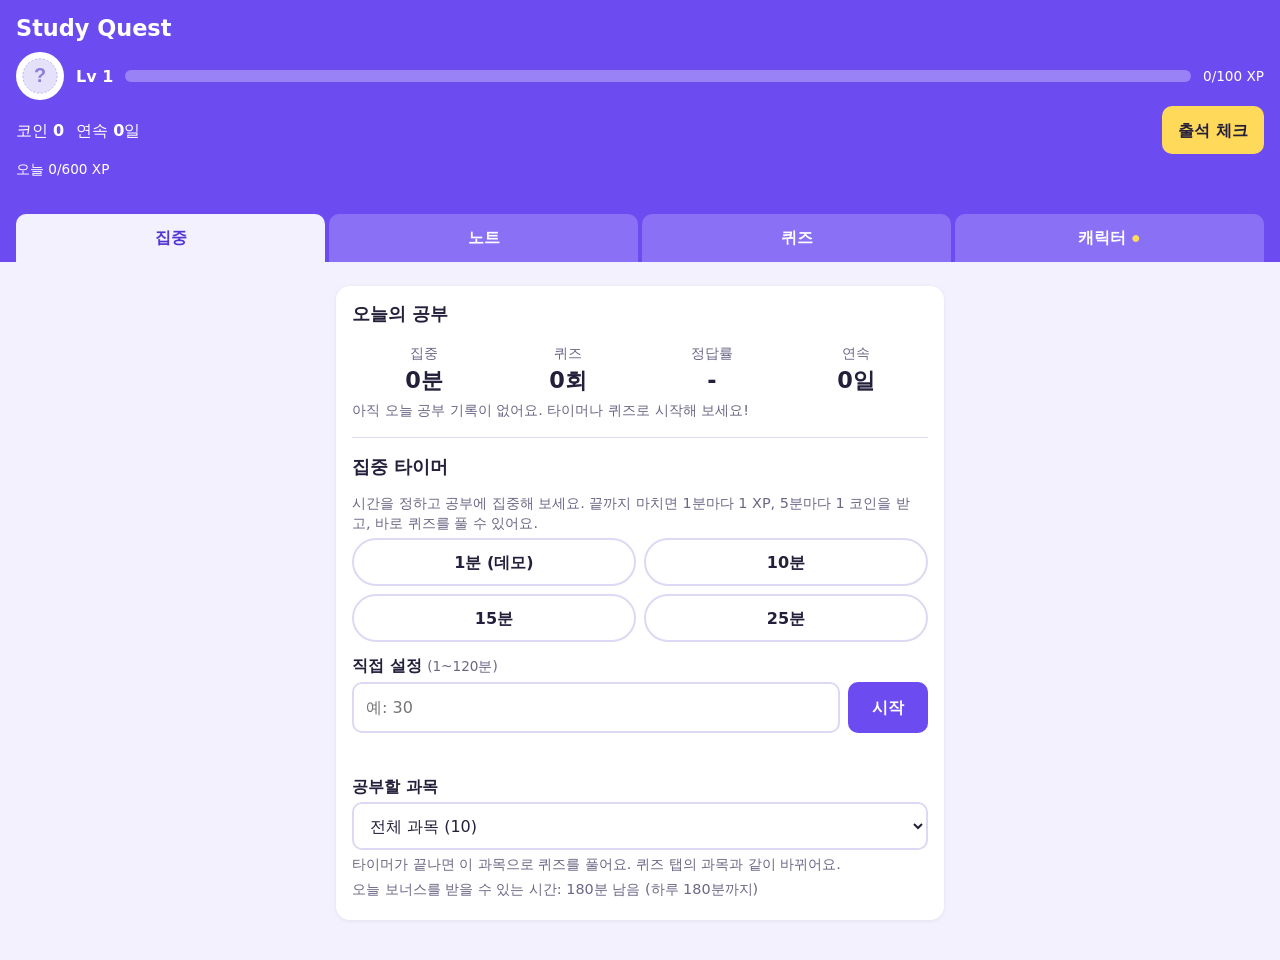
==== index.html @ da3804eb "Add 오늘의 공부 card, show XP instead of 점수, history keeps paid XP - 집중 tab: "오늘의 공부" card (focus minutes" ====
<!DOCTYPE html>
<html lang="ko">
<head>
  <meta charset="UTF-8">
  <meta name="viewport" content="width=device-width, initial-scale=1">
  <title>Study Quest</title>
  <link rel="stylesheet" href="css/style.css">
</head>
<body>
  <header class="app-header">
    <h1>Study Quest</h1>
    <div class="profile" aria-label="내 정보">
      <div class="profile-row">
        <button id="header-avatar" class="header-avatar" type="button" aria-label="내 캐릭터 열기"></button>
        <strong id="profile-level">Lv 1</strong>
        <div id="xp-bar" class="xp-bar" role="progressbar" aria-label="경험치" aria-valuemin="0" aria-valuemax="100" aria-valuenow="0">
          <div id="xp-fill" class="xp-fill"></div>
        </div>
        <span id="profile-xp" class="profile-small">0/100 XP</span>
      </div>
      <div class="profile-row">
        <span>코인 <strong id="profile-coins">0</strong></span>
        <span>연속 <strong id="profile-streak">0</strong>일</span>
        <button id="checkin-btn" class="checkin-btn" type="button">출석 체크</button>
      </div>
      <p id="profile-today" class="profile-today"></p>
      <p id="checkin-note" class="profile-note" role="status"></p>
    </div>
    <nav class="tabs" aria-label="메뉴">
      <button class="tab is-active" data-tab="focus" type="button">집중</button>
      <button class="tab" data-tab="notes" type="button">노트</button>
      <button class="tab" data-tab="quiz" type="button">퀴즈</button>
      <button class="tab" data-tab="character" type="button">캐릭터</button>
    </nav>
  </header>

  <main>
    <section id="tab-focus" class="panel">
      <div class="card">
        <div id="focus-idle">
          <section id="today-card" class="today-card" aria-labelledby="today-title">
            <h2 id="today-title">오늘의 공부</h2>
            <div class="stats today-stats">
              <div><span class="stat-label">집중</span><strong id="today-focus">0분</strong></div>
              <div><span class="stat-label">퀴즈</span><strong id="today-rounds">0회</strong></div>
              <div><span class="stat-label">정답률</span><strong id="today-accuracy">-</strong></div>
              <div><span class="stat-label">연속</span><strong id="today-streak">0일</strong></div>
            </div>
            <p id="today-note" class="hint"></p>
          </section>
          <h2>집중 타이머</h2>
          <p class="hint">시간을 정하고 공부에 집중해 보세요. 끝까지 마치면 1분마다 1 XP, 5분마다 1 코인을 받고, 바로 퀴즈를 풀 수 있어요.</p>
          <div id="focus-durations" class="chips" role="group" aria-label="집중 시간">
            <button class="chip duration-btn" data-minutes="1" type="button">1분 (데모)</button>
            <button class="chip duration-btn" data-minutes="10" type="button">10분</button>
            <button class="chip duration-btn" data-minutes="15" type="button">15분</button>
            <button class="chip duration-btn" data-minutes="25" type="button">25분</button>
          </div>

          <form id="focus-custom-form" autocomplete="off" novalidate>
            <label for="focus-custom-input">직접 설정 <span class="hint-inline">(1~120분)</span></label>
            <div class="custom-row">
              <input id="focus-custom-input" type="text" inputmode="numeric" maxlength="4" placeholder="예: 30">
              <button class="btn btn-primary" type="submit">시작</button>
            </div>
            <p id="focus-custom-error" class="error" role="alert"></p>
          </form>

          <label for="focus-subject-select">공부할 과목</label>
          <select id="focus-subject-select"></select>
          <p class="hint">타이머가 끝나면 이 과목으로 퀴즈를 풀어요. 퀴즈 탭의 과목과 같이 바뀌어요.</p>
          <p id="focus-bonus-info" class="hint"></p>
        </div>

        <div id="focus-running" class="center" hidden>
          <p id="focus-status" class="stat-label">집중하는 중</p>
          <div id="focus-time" class="focus-time" aria-live="off">00:00</div>
          <div id="focus-bar" class="xp-bar focus-bar" role="progressbar" aria-label="진행" aria-valuemin="0" aria-valuemax="100" aria-valuenow="0">
            <div id="focus-fill" class="xp-fill"></div>
          </div>
          <p id="focus-note" class="hint">다른 탭으로 옮겨도 타이머는 계속 돌아가요.</p>
          <button id="focus-cancel-btn" class="btn btn-secondary" type="button">그만하기 (보너스 없음)</button>
          <div id="focus-paused-actions" hidden>
            <button id="focus-resume-btn" class="btn btn-primary" type="button">계속하기</button>
            <button id="focus-quit-btn" class="btn btn-secondary" type="button">그만하기</button>
          </div>
        </div>

        <div id="focus-done" hidden>
          <h2>집중 완료!</h2>
          <p id="focus-reward" class="result-reward" role="status"></p>
          <p id="focus-checkin" class="result-reward" role="status"></p>
          <label for="done-subject-select">퀴즈 과목</label>
          <select id="done-subject-select"></select>
          <button id="focus-quiz-btn" class="btn btn-primary" type="button">퀴즈 시작</button>
          <button id="focus-back-btn" class="btn btn-secondary" type="button">타이머로 돌아가기</button>
        </div>
      </div>
    </section>

    <section id="tab-notes" class="panel" hidden>
      <form id="concept-form" class="card" autocomplete="off">
        <h2>개념 추가</h2>
        <label for="subject-input">과목</label>
        <input id="subject-input" type="text" maxlength="30" list="subject-list" placeholder="예: 생명과학 (비워 두면 미분류)">
        <label for="term-input">개념</label>
        <input id="term-input" type="text" maxlength="80" placeholder="예: 광합성">
        <label for="definition-input">정의</label>
        <textarea id="definition-input" rows="3" maxlength="300" placeholder="예: 식물이 빛 에너지로 양분을 만드는 과정"></textarea>
        <p id="form-error" class="error" role="alert"></p>
        <button class="btn btn-primary" type="submit">개념 추가</button>
      </form>
      <datalist id="subject-list"></datalist>

      <details id="bulk" class="card">
        <summary>여러 개 한 번에 추가</summary>
        <div class="bulk-body">
          <p class="hint">한 줄에 개념 하나씩 붙여 넣으세요. 엑셀이나 구글 시트에서 복사해도 돼요.</p>

          <label for="bulk-subject">과목 <span class="hint-inline">(붙여 넣은 개념이 모두 이 과목에 들어가요)</span></label>
          <input id="bulk-subject" type="text" maxlength="30" list="subject-list" placeholder="예: 한국사 (비워 두면 미분류)" autocomplete="off">

          <label for="bulk-text">붙여 넣기</label>
          <textarea id="bulk-text" rows="6" placeholder="광합성: 식물이 빛으로 양분을 만드는 과정&#10;리보솜: 단백질을 합성하는 세포 소기관"></textarea>

          <div class="sep-row">
            <span class="sep-label">구분 기호</span>
            <button class="sep-btn" data-sep=":" type="button" aria-pressed="true">:</button>
            <button class="sep-btn" data-sep="/" type="button" aria-pressed="false">/</button>
            <button class="sep-btn" data-sep="tab" type="button" aria-pressed="false">Tab</button>
          </div>
          <p id="sep-hint" class="hint"></p>

          <div id="bulk-preview" hidden>
            <p id="bulk-summary" class="bulk-summary"></p>
            <ul id="bulk-items" class="preview-list"></ul>
          </div>

          <button id="bulk-add-btn" class="btn btn-primary" type="button" disabled>추가하기</button>
          <p id="bulk-status" class="success" role="status"></p>
        </div>
      </details>

      <div class="card">
        <h2>내 개념 <span id="concept-count" class="badge">0</span></h2>
        <div id="subject-filter" class="chips" role="group" aria-label="과목 필터"></div>
        <div id="concept-groups"></div>
      </div>
    </section>

    <section id="tab-quiz" class="panel" hidden>
      <div class="card">
        <label for="quiz-subject" class="first-label">과목</label>
        <select id="quiz-subject"></select>

        <div class="stats">
          <div><span class="stat-label">XP</span><strong id="stat-score">0</strong></div>
          <div><span class="stat-label">콤보</span><strong id="stat-combo">0</strong></div>
          <div><span class="stat-label">정답</span><strong id="stat-correct">0/0</strong></div>
        </div>
        <p id="quiz-message" class="notice" hidden></p>

        <div id="quiz-start" class="center">
          <div class="own-hint" hidden>
            <p><strong>내 개념을 추가해보세요</strong></p>
            <p class="hint">지금은 예시 개념만 있어요.</p>
            <button class="btn btn-secondary open-notes-btn" type="button">노트 열기</button>
          </div>
          <button id="start-btn" class="btn btn-primary" type="button">퀴즈 시작</button>
        </div>

        <div id="quiz-question" hidden>
          <p id="question-progress" class="stat-label"></p>
          <h2 id="question-term"></h2>
          <div id="options" class="options"></div>
          <p id="feedback" class="feedback" aria-live="polite"></p>
          <button id="next-btn" class="btn btn-primary" type="button" hidden>다음 문제</button>
          <button id="end-btn" class="btn btn-secondary" type="button">퀴즈 종료</button>
        </div>

        <div id="quiz-result" hidden>
          <h2>라운드 완료!</h2>
          <p id="result-correct" class="result-big"></p>
          <p id="result-reward" class="result-reward" role="status"></p>
          <p id="result-checkin" class="result-reward" role="status"></p>
          <p id="result-retry" class="result-line" hidden></p>
          <h3>틀린 개념</h3>
          <ul id="result-missed" class="missed-list"></ul>
          <button id="again-btn" class="btn btn-primary" type="button">다시 하기</button>
        </div>
      </div>

      <div class="card">
        <h2>최근 기록</h2>
        <p id="history-empty" class="hint">아직 기록이 없어요. 퀴즈를 한 번 풀어 보세요!</p>
        <ul id="history-list" class="history-list"></ul>
      </div>
    </section>
    <section id="tab-character" class="panel" hidden>
      <div class="card">
        <h2 id="char-title">내 캐릭터</h2>
        <div id="char-preview" class="char-preview"></div>
        <p id="char-caption" class="char-caption"></p>
        <p id="char-message" class="char-message" role="status"></p>
        <div id="char-first-actions" hidden>
          <button id="char-start-btn" class="btn btn-primary" type="button">이 친구로 시작하기 (무료)</button>
        </div>
        <div id="char-try-actions" class="dialog-actions" hidden>
          <button id="char-revert-btn" class="btn btn-secondary" type="button">원래대로</button>
          <button id="char-buy-btn" class="btn btn-primary" type="button">구매</button>
        </div>
      </div>

      <div class="card">
        <h2 id="shop-title">상점</h2>
        <p class="shop-coins">보유 코인 <strong id="char-coins">0</strong></p>
        <div id="shop-categories" class="chips" role="group" aria-label="상점 분류"></div>
        <div id="shop-grid" class="shop-grid"></div>
        <p id="shop-hint" class="hint"></p>
      </div>
    </section>
  </main>

  <dialog id="leave-dialog" class="dialog" aria-labelledby="leave-title">
    <h2 id="leave-title">퀴즈에서 나갈까요?</h2>
    <p>이번 라운드의 진행 상황이 사라져요.</p>
    <div class="dialog-actions">
      <button id="stay-btn" class="btn btn-secondary" type="button">계속하기</button>
      <button id="leave-btn" class="btn btn-primary" type="button">나가기</button>
    </div>
  </dialog>

  <dialog id="quit-focus-dialog" class="dialog" aria-labelledby="quit-focus-title">
    <h2 id="quit-focus-title">집중을 그만할까요?</h2>
    <p>지금까지의 시간은 저장되지 않아요.</p>
    <p class="hint">타이머는 잠시 멈춰 있어요. 계속하기를 누르면 남은 시간부터 이어져요.</p>
    <div class="dialog-actions">
      <button id="quit-focus-stay-btn" class="btn btn-secondary" type="button">계속하기</button>
      <button id="quit-focus-confirm-btn" class="btn btn-primary" type="button">그만하기</button>
    </div>
  </dialog>

  <script type="module" src="js/main.js"></script>
</body>
</html>
---- css/style.css ----
/* Mobile-first: base styles are for phones, wider screens only add padding. */

:root {
  --bg: #f4f1ff;
  --card: #ffffff;
  --text: #241f3a;
  --muted: #6b6785;
  --primary: #6c4cf1;
  --primary-dark: #5336d1;
  --good: #1f9d55;
  --good-bg: #e3f6ea;
  --bad: #d64545;
  --bad-bg: #fde8e8;
  --border: #ddd8f3;
  --tap: 48px;
}

* { box-sizing: border-box; }

body {
  margin: 0;
  font-family: system-ui, -apple-system, "Segoe UI", Roboto, sans-serif;
  font-size: 16px;
  line-height: 1.45;
  background: var(--bg);
  color: var(--text);
}

[hidden] { display: none !important; }

.app-header {
  background: var(--primary);
  color: #fff;
  padding: 12px 16px 0;
}
.app-header h1 { margin: 0 0 8px; font-size: 1.4rem; }

.tabs { display: flex; gap: 4px; }
.tab {
  flex: 1;
  min-height: var(--tap);
  border: 0;
  border-radius: 10px 10px 0 0;
  background: rgba(255, 255, 255, 0.2);
  color: #fff;
  font-size: 1rem;
  font-weight: 600;
  cursor: pointer;
}
.tab.is-active { background: var(--bg); color: var(--primary-dark); }

main { max-width: 640px; margin: 0 auto; padding: 16px; }

.card {
  background: var(--card);
  border-radius: 14px;
  padding: 16px;
  margin-bottom: 16px;
  box-shadow: 0 1px 4px rgba(36, 31, 58, 0.08);
}
.card h2 { margin: 0 0 12px; font-size: 1.15rem; }

label { display: block; margin: 12px 0 4px; font-weight: 600; }
input, textarea {
  width: 100%;
  padding: 12px;
  border: 2px solid var(--border);
  border-radius: 10px;
  font: inherit;
  color: inherit;
  background: #fff;
}
input { min-height: var(--tap); }
input:focus, textarea:focus { outline: none; border-color: var(--primary); }

.btn {
  display: block;
  width: 100%;
  min-height: var(--tap);
  margin-top: 12px;
  padding: 12px 16px;
  border: 0;
  border-radius: 10px;
  font: inherit;
  font-weight: 700;
  cursor: pointer;
}
.btn-primary { background: var(--primary); color: #fff; }
.btn-primary:active { background: var(--primary-dark); }
.btn-secondary { background: transparent; color: var(--muted); border: 2px solid var(--border); }

.error { color: var(--bad); min-height: 1.4em; margin: 8px 0 0; font-weight: 600; }
.notice { background: var(--bad-bg); color: var(--bad); padding: 12px; border-radius: 10px; font-weight: 600; }
.center { text-align: center; }

.badge {
  display: inline-block;
  min-width: 1.6em;
  padding: 0 8px;
  border-radius: 999px;
  background: var(--primary);
  color: #fff;
  font-size: 0.9rem;
  text-align: center;
}

.concept-list { list-style: none; margin: 0; padding: 0; }
.concept-item {
  display: flex;
  gap: 12px;
  align-items: flex-start;
  padding: 12px 0;
  border-top: 1px solid var(--border);
}
.concept-item:first-child { border-top: 0; }
.concept-text { flex: 1; min-width: 0; overflow-wrap: anywhere; }
.concept-term { font-weight: 700; }
.concept-def { color: var(--muted); }
.delete-btn {
  flex: none;
  min-width: var(--tap);
  min-height: var(--tap);
  border: 2px solid var(--border);
  border-radius: 10px;
  background: #fff;
  color: var(--bad);
  font-weight: 700;
  cursor: pointer;
}
.empty { color: var(--muted); }

.stats { display: flex; justify-content: space-between; text-align: center; margin-bottom: 12px; }
.stats div { flex: 1; }
.today-card { margin-bottom: 16px; padding-bottom: 12px; border-bottom: 1px solid var(--border, #ddd); }
.today-card h2 { margin: 0 0 8px; font-size: 1.1rem; }
.today-stats { flex-wrap: wrap; row-gap: 10px; margin-bottom: 4px; }
.today-stats div { flex: 1 1 45%; }
@media (min-width: 520px) { .today-stats div { flex-basis: 0; } }
.stat-label { display: block; color: var(--muted); font-size: 0.85rem; }
.stats strong { font-size: 1.4rem; }

#question-term { font-size: 1.5rem; margin-bottom: 12px; overflow-wrap: anywhere; }

.options { display: grid; gap: 10px; }
.option {
  min-height: var(--tap);
  padding: 12px 14px;
  border: 2px solid var(--border);
  border-radius: 10px;
  background: #fff;
  color: inherit;
  font: inherit;
  text-align: left;
  cursor: pointer;
}
.option:active { border-color: var(--primary); }
.option:disabled { cursor: default; }
.option.is-correct { border-color: var(--good); background: var(--good-bg); }
.option.is-wrong { border-color: var(--bad); background: var(--bad-bg); }

.feedback { min-height: 1.5em; font-weight: 700; }
.feedback.good { color: var(--good); }
.feedback.bad { color: var(--bad); }

.missed-badge {
  display: inline-block;
  margin-top: 4px;
  padding: 2px 10px;
  border-radius: 999px;
  background: var(--bad-bg);
  color: var(--bad);
  font-size: 0.85rem;
  font-weight: 700;
}

#question-progress.is-retry { color: var(--primary-dark); font-weight: 700; }

.result-big { margin: 4px 0 8px; font-size: 1.6rem; font-weight: 700; }
.result-line { margin: 4px 0; font-size: 1.1rem; }
.result-line strong { font-size: 1.8rem; }
#quiz-result h3 { margin: 16px 0 8px; font-size: 1rem; }
.missed-list { margin: 0; padding-left: 20px; }
.missed-list li { overflow-wrap: anywhere; margin-bottom: 4px; }

.dialog {
  width: calc(100% - 32px);
  max-width: 400px;
  padding: 20px;
  border: 0;
  border-radius: 14px;
  color: var(--text);
}
.dialog::backdrop { background: rgba(36, 31, 58, 0.55); }
.dialog h2 { margin: 0 0 8px; font-size: 1.2rem; }
.dialog p { margin: 0; }
.dialog-actions { display: grid; grid-template-columns: 1fr 1fr; gap: 10px; }

/* Notes: subject filter chips and collapsible groups (wrap on narrow phones) */
.chips { display: flex; flex-wrap: wrap; gap: 8px; margin-bottom: 12px; }
.chip {
  min-height: var(--tap);
  padding: 0 16px;
  border: 2px solid var(--border);
  border-radius: 999px;
  background: #fff;
  color: inherit;
  font: inherit;
  font-weight: 700;
  cursor: pointer;
  overflow-wrap: anywhere;
}
.chip[aria-pressed="true"] { border-color: var(--primary); background: var(--primary); color: #fff; }

.group { margin-bottom: 8px; }
.group-header {
  display: flex;
  align-items: center;
  gap: 10px;
  width: 100%;
  min-height: var(--tap);
  padding: 8px 12px;
  border: 0;
  border-radius: 10px;
  background: var(--bg);
  color: var(--primary-dark);
  font: inherit;
  font-weight: 700;
  text-align: left;
  cursor: pointer;
}
.group-arrow { flex: none; width: 1em; }
.group-title { min-width: 0; overflow-wrap: anywhere; }

/* Subject tag, select */
.subject-tag {
  display: inline-block;
  margin: 4px 6px 0 0;
  padding: 2px 10px;
  border-radius: 999px;
  background: var(--bg);
  color: var(--primary-dark);
  font-size: 0.85rem;
  font-weight: 700;
}

select {
  width: 100%;
  min-height: var(--tap);
  padding: 10px 12px;
  border: 2px solid var(--border);
  border-radius: 10px;
  font: inherit;
  color: inherit;
  background: #fff;
}
select:focus { outline: none; border-color: var(--primary); }
select:disabled { opacity: 0.6; }
.first-label { margin-top: 0; }
.stats { margin-top: 16px; }

/* Bulk import */
details.card summary {
  min-height: var(--tap);
  display: flex;
  align-items: center;
  font-size: 1.15rem;
  font-weight: 700;
  cursor: pointer;
}
.bulk-body { padding-top: 4px; }
.hint { margin: 4px 0; color: var(--muted); font-size: 0.9rem; }
.hint-inline { color: var(--muted); font-size: 0.85rem; font-weight: 400; }
.success { color: var(--good); min-height: 1.4em; margin: 8px 0 0; font-weight: 600; }

.sep-row { display: flex; align-items: center; gap: 8px; margin-top: 12px; }
.sep-label { font-weight: 600; margin-right: 4px; }
.sep-btn {
  min-width: var(--tap);
  min-height: var(--tap);
  padding: 0 14px;
  border: 2px solid var(--border);
  border-radius: 10px;
  background: #fff;
  color: inherit;
  font: inherit;
  font-weight: 700;
  cursor: pointer;
}
.sep-btn[aria-pressed="true"] { border-color: var(--primary); background: var(--primary); color: #fff; }

.bulk-summary { margin: 12px 0 6px; font-weight: 700; }
.preview-list {
  list-style: none;
  margin: 0;
  padding: 0;
  max-height: 300px;
  overflow-y: auto;
  border: 1px solid var(--border);
  border-radius: 10px;
}
.preview-item {
  display: flex;
  gap: 8px;
  padding: 8px 10px;
  border-top: 1px solid var(--border);
  font-size: 0.95rem;
}
.preview-item:first-child { border-top: 0; }
.preview-line { flex: none; min-width: 2.2em; color: var(--muted); }
.preview-main { flex: 1; min-width: 0; overflow-wrap: anywhere; }
.preview-reason { display: block; font-weight: 700; }
.preview-item.is-ok .preview-reason { color: var(--good); }
.preview-item.is-invalid { background: var(--bad-bg); }
.preview-item.is-invalid .preview-reason { color: var(--bad); }
.preview-item.is-duplicate { background: #efefef; color: var(--muted); }

@media (min-width: 700px) {
  main { padding: 24px 16px; }
}

/* Recent rounds */
.history-list { list-style: none; margin: 0; padding: 0; }
.history-item { padding: 10px 0; border-top: 1px solid var(--border); }
.history-item:first-child { border-top: 0; }
.history-head { display: flex; justify-content: space-between; align-items: baseline; gap: 8px; }
.history-detail, .history-missed { margin: 2px 0 0; font-size: 0.95rem; }
.history-missed { color: var(--bad); }

/* Profile bar (level, XP, coins, streak, check-in) */
.profile { margin-bottom: 10px; }
.profile-row { display: flex; align-items: center; gap: 12px; margin-bottom: 6px; }
.profile-row > span { white-space: nowrap; }
.profile-small { font-size: 0.85rem; white-space: nowrap; }
.xp-bar { flex: 1; height: 12px; border-radius: 6px; background: rgba(255, 255, 255, 0.3); overflow: hidden; }
.xp-fill { height: 100%; width: 0; border-radius: 6px; background: #ffd95a; transition: width 0.3s; }
.checkin-btn {
  margin-left: auto;
  min-height: var(--tap);
  padding: 0 16px;
  border: 0;
  border-radius: 10px;
  background: #ffd95a;
  color: var(--text);
  font: inherit;
  font-weight: 700;
  cursor: pointer;
}
.checkin-btn:disabled { background: rgba(255, 255, 255, 0.25); color: #fff; cursor: default; }
.profile-today { margin: 0 0 4px; font-size: 0.85rem; }
.profile-today.is-full { font-weight: 700; color: #ffd95a; }
.profile-note { margin: 0 0 6px; min-height: 1.4em; font-size: 0.9rem; font-weight: 600; }
.result-reward { margin: 8px 0; padding: 10px 12px; border-radius: 10px; background: var(--good-bg); color: var(--good); font-weight: 600; }
.result-reward:empty { display: none; }
.result-reward.is-capped { background: var(--bad-bg); color: var(--bad); }

/* Focus timer (집중 tab) */
.focus-time { font-size: 3.4rem; font-weight: 800; font-variant-numeric: tabular-nums; margin: 4px 0 12px; color: var(--primary-dark); }
.focus-bar { background: var(--border); margin-bottom: 12px; }
.focus-bar .xp-fill { background: var(--primary); }
.duration-btn { flex: 1 1 40%; min-height: var(--tap); }
/* A dot on the tab when a finished timer is waiting */
.tab.has-alert::after { content: " ●"; color: #ffd95a; }
.tab.is-active.has-alert::after { color: var(--primary); }

/* Paused timer */
.is-paused .focus-time { opacity: 0.55; }
.is-paused .focus-bar .xp-fill { background: var(--muted); }

/* "Add your own concepts" hint (only samples so far) */
.own-hint { margin-top: 16px; padding: 12px 16px; border: 2px dashed var(--border); border-radius: 12px; text-align: center; }
.own-hint p { margin: 0 0 4px; }
.own-hint .btn { margin-top: 8px; }

/* Custom timer length and subject select on the 집중 tab */
.custom-row { display: flex; gap: 8px; align-items: stretch; }
.custom-row input { flex: 1; min-width: 0; }
.custom-row .btn { width: auto; margin-top: 0; padding: 0 24px; }
#focus-custom-form { margin-top: 4px; }
#focus-idle select, #focus-done select { width: 100%; }

/* Character tab: avatar, try-on preview, shop */
.header-avatar {
  flex: none;
  width: var(--tap);
  height: var(--tap);
  padding: 2px;
  border: 0;
  border-radius: 50%;
  background: #fff;
  cursor: pointer;
}
.header-avatar .avatar { display: block; width: 100%; height: 100%; }
.avatar { display: block; }
.char-preview {
  width: min(260px, 70vw);
  aspect-ratio: 1;
  margin: 0 auto;
  border-radius: 24px;
  background: var(--bg);
}
.char-preview .avatar { width: 100%; height: 100%; }
.char-caption { margin: 8px 0 0; text-align: center; font-weight: 700; overflow-wrap: anywhere; }
.char-message { min-height: 1.4em; margin: 4px 0 0; text-align: center; font-weight: 600; color: var(--muted); }
.char-message.is-good { color: var(--good); }
.char-message.is-bad { color: var(--bad); }
.shop-coins { margin: 0 0 12px; }
.shop-grid { display: grid; grid-template-columns: repeat(2, 1fr); gap: 10px; }
.shop-card {
  display: flex;
  flex-direction: column;
  align-items: center;
  gap: 2px;
  min-height: var(--tap);
  padding: 8px;
  border: 2px solid var(--border);
  border-radius: 12px;
  background: #fff;
  color: inherit;
  font: inherit;
  cursor: pointer;
}
.shop-card .avatar { width: 72px; height: 72px; border-radius: 12px; background: var(--bg); }
.shop-name { font-weight: 700; overflow-wrap: anywhere; text-align: center; }
.shop-status { font-size: 0.85rem; color: var(--muted); }
.shop-card.is-equipped { border-color: var(--good); background: var(--good-bg); }
.shop-card.is-equipped .shop-status { color: var(--good); font-weight: 700; }
.shop-card.is-previewing { border-color: var(--primary); background: #efeaff; }
.shop-card.is-previewing .shop-status { color: var(--primary-dark); font-weight: 700; }
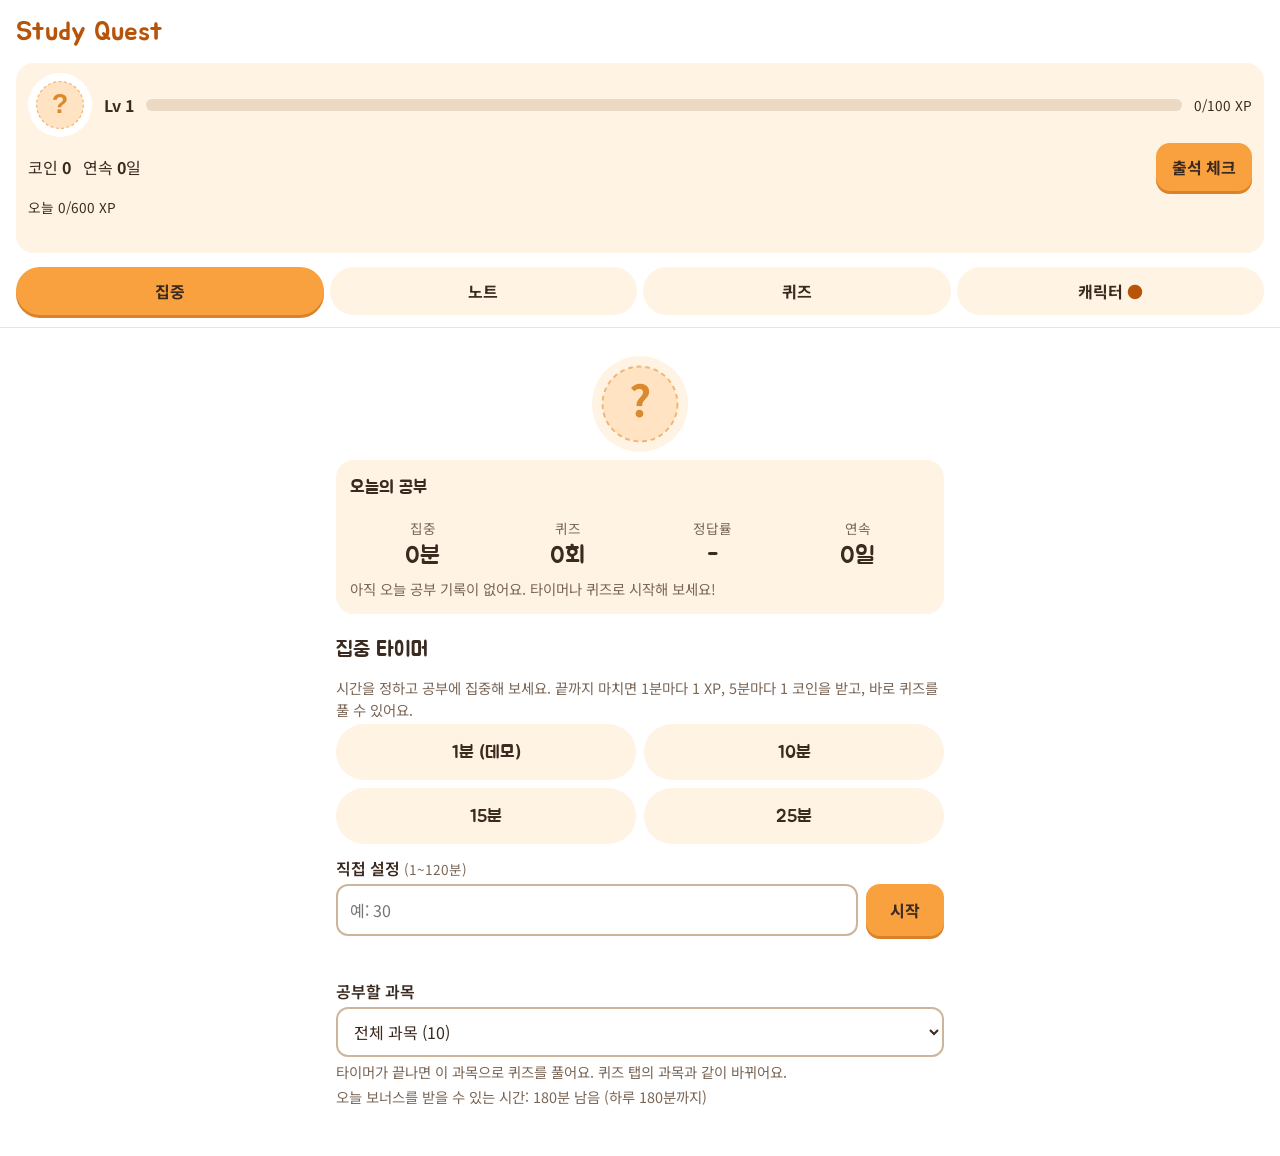
==== commit e0a19a3d: "Visual refresh: cute animal friends (apricot + teal, Jua + Noto Sans KR, flat sections) - No purple:" ====
--- a/index.html
+++ b/index.html
@@ -4,6 +4,9 @@
   <meta charset="UTF-8">
   <meta name="viewport" content="width=device-width, initial-scale=1">
   <title>Study Quest</title>
+  <link rel="preconnect" href="https://fonts.googleapis.com">
+  <link rel="preconnect" href="https://fonts.gstatic.com" crossorigin>
+  <link rel="stylesheet" href="https://fonts.googleapis.com/css2?family=Jua&family=Noto+Sans+KR:wght@400;500;700&display=swap">
   <link rel="stylesheet" href="css/style.css">
 </head>
 <body>
@@ -37,6 +40,7 @@
   <main>
     <section id="tab-focus" class="panel">
       <div class="card">
+        <div id="focus-avatar" class="focus-avatar"></div>
         <div id="focus-idle">
           <section id="today-card" class="today-card" aria-labelledby="today-title">
             <h2 id="today-title">오늘의 공부</h2>
@@ -113,10 +117,21 @@
       <datalist id="subject-list"></datalist>
 
       <details id="bulk" class="card">
-        <summary>여러 개 한 번에 추가</summary>
+        <summary>여러 개 한 번에 추가 (PDF 가능)</summary>
         <div class="bulk-body">
-          <p class="hint">한 줄에 개념 하나씩 붙여 넣으세요. 엑셀이나 구글 시트에서 복사해도 돼요.</p>
-
+          <div class="pdf-box">
+            <input id="pdf-input" type="file" accept="application/pdf,.pdf" hidden>
+            <button id="pdf-btn" class="btn btn-primary" type="button">PDF에서 불러오기</button>
+            <p id="pdf-status" class="hint" role="status"></p>
+            <p id="pdf-error" class="error" role="alert"></p>
+            <p id="pdf-detail" class="pdf-detail"></p>
+            <ul class="pdf-guide">
+              <li>"개념: 정의" 형식으로 한 줄씩 정리된 PDF가 가장 잘 돼요 (요약 노트, 단어장, 기출 정리).<br><span class="pdf-example">예) 광합성: 식물이 빛으로 양분을 만드는 과정</span></li>
+              <li>강의자료를 그대로 올리면 개념을 골라내지 못해요. 먼저 "개념: 정의" 형식으로 정리한 뒤 PDF로 저장해 올리는 걸 추천해요.</li>
+              <li>스캔본(사진)은 읽을 수 없어요. (10MB, 50쪽까지)</li>
+            </ul>
+          </div>
+          <p class="hint">또는 한 줄에 개념 하나씩 직접 붙여 넣으세요. 엑셀이나 구글 시트에서 복사해도 돼요.</p>
           <label for="bulk-subject">과목 <span class="hint-inline">(붙여 넣은 개념이 모두 이 과목에 들어가요)</span></label>
           <input id="bulk-subject" type="text" maxlength="30" list="subject-list" placeholder="예: 한국사 (비워 두면 미분류)" autocomplete="off">
 
@@ -143,6 +158,12 @@
 
       <div class="card">
         <h2>내 개념 <span id="concept-count" class="badge">0</span></h2>
+        <div class="select-bar">
+          <button id="select-toggle-btn" class="btn btn-secondary" type="button">선택</button>
+          <button id="select-all-btn" class="btn btn-secondary" type="button" hidden>전체 선택</button>
+          <button id="select-delete-btn" class="btn btn-danger" type="button" hidden disabled>선택 삭제 (0개)</button>
+        </div>
+        <p id="select-status" class="success" role="status"></p>
         <div id="subject-filter" class="chips" role="group" aria-label="과목 필터"></div>
         <div id="concept-groups"></div>
       </div>
@@ -230,6 +251,15 @@
     </div>
   </dialog>
 
+  <dialog id="delete-dialog" class="dialog" aria-labelledby="delete-title">
+    <h2 id="delete-title">0개를 삭제할까요?</h2>
+    <p>삭제한 개념은 되돌릴 수 없어요.</p>
+    <div class="dialog-actions">
+      <button id="delete-cancel-btn" class="btn btn-secondary" type="button">취소</button>
+      <button id="delete-confirm-btn" class="btn btn-danger" type="button">삭제</button>
+    </div>
+  </dialog>
+
   <dialog id="quit-focus-dialog" class="dialog" aria-labelledby="quit-focus-title">
     <h2 id="quit-focus-title">집중을 그만할까요?</h2>
     <p>지금까지의 시간은 저장되지 않아요.</p>
--- a/css/style.css
+++ b/css/style.css
@@ -1,77 +1,90 @@
 /* Mobile-first: base styles are for phones, wider screens only add padding. */
 
 :root {
-  --bg: #f4f1ff;
+  /* "Cute animal friends": warm apricot + one teal accent on white. No purple. */
+  --bg: #ffffff;
+  --cream: #fff3e3;
   --card: #ffffff;
-  --text: #241f3a;
-  --muted: #6b6785;
-  --primary: #6c4cf1;
-  --primary-dark: #5336d1;
-  --good: #1f9d55;
-  --good-bg: #e3f6ea;
-  --bad: #d64545;
-  --bad-bg: #fde8e8;
-  --border: #ddd8f3;
+  --text: #3b2a20;
+  --muted: #7a6657;
+  --primary: #f9a03f;       /* buttons, active states (dark text on it: 6.6:1) */
+  --primary-dark: #d9822b;  /* the darker bottom edge of buttons */
+  --primary-ink: #b8530a;   /* apricot used as text on white (4.9:1) */
+  --accent: #1f7a6d;        /* progress bars, focus ring, checkboxes */
+  --good: #1b7f45;
+  --good-bg: #e4f5ea;
+  --bad: #c23b3b;
+  --bad-bg: #fdeaea;
+  --border: #f0e3d3;
+  --border-strong: #cdb59b; /* inputs and option buttons */
   --tap: 48px;
+  --font-head: "Jua", "Apple SD Gothic Neo", "Malgun Gothic", "Noto Sans KR", sans-serif;
+  --font-body: "Noto Sans KR", "Apple SD Gothic Neo", "Malgun Gothic", system-ui, -apple-system, "Segoe UI", sans-serif;
 }
 
 * { box-sizing: border-box; }
 
 body {
   margin: 0;
-  font-family: system-ui, -apple-system, "Segoe UI", Roboto, sans-serif;
+  font-family: var(--font-body);
   font-size: 16px;
-  line-height: 1.45;
+  line-height: 1.5;
   background: var(--bg);
   color: var(--text);
 }
 
+h1, h2, h3 { font-family: var(--font-head); font-weight: 400; }
+:focus-visible { outline: 3px solid var(--accent); outline-offset: 2px; }
+
 [hidden] { display: none !important; }
 
 .app-header {
-  background: var(--primary);
-  color: #fff;
+  background: #fff;
+  color: var(--text);
   padding: 12px 16px 0;
-}
-.app-header h1 { margin: 0 0 8px; font-size: 1.4rem; }
-
-.tabs { display: flex; gap: 4px; }
+  border-bottom: 1px solid var(--border);
+}
+.app-header h1 { margin: 0 0 10px; font-size: 1.7rem; color: var(--primary-ink); }
+
+.tabs { display: flex; gap: 6px; padding: 4px 0 12px; }
 .tab {
   flex: 1;
   min-height: var(--tap);
   border: 0;
-  border-radius: 10px 10px 0 0;
-  background: rgba(255, 255, 255, 0.2);
-  color: #fff;
+  border-radius: 999px;
+  background: var(--cream);
+  color: var(--text);
+  font: inherit;
   font-size: 1rem;
-  font-weight: 600;
-  cursor: pointer;
-}
-.tab.is-active { background: var(--bg); color: var(--primary-dark); }
+  font-weight: 700;
+  cursor: pointer;
+}
+.tab.is-active { background: var(--primary); box-shadow: 0 3px 0 var(--primary-dark); }
 
 main { max-width: 640px; margin: 0 auto; padding: 16px; }
 
+/* Sections are not boxes: spacing and a thin line separate them. Boxes are kept only for things
+   that must stand out (today summary, PDF box, rewards, dialogs, shop items). */
 .card {
-  background: var(--card);
-  border-radius: 14px;
-  padding: 16px;
-  margin-bottom: 16px;
-  box-shadow: 0 1px 4px rgba(36, 31, 58, 0.08);
-}
-.card h2 { margin: 0 0 12px; font-size: 1.15rem; }
+  padding: 4px 0 20px;
+  margin-bottom: 20px;
+  border-bottom: 1px solid var(--border);
+}
+.card:last-child { margin-bottom: 0; border-bottom: 0; }
+.card h2 { margin: 0 0 12px; font-size: 1.3rem; }
 
 label { display: block; margin: 12px 0 4px; font-weight: 600; }
 input, textarea {
   width: 100%;
   padding: 12px;
-  border: 2px solid var(--border);
-  border-radius: 10px;
+  border: 2px solid var(--border-strong);
+  border-radius: 12px;
   font: inherit;
   color: inherit;
   background: #fff;
 }
 input { min-height: var(--tap); }
-input:focus, textarea:focus { outline: none; border-color: var(--primary); }
+input:focus, textarea:focus { outline: none; border-color: var(--accent); }
 
 .btn {
   display: block;
@@ -80,13 +93,16 @@
   margin-top: 12px;
   padding: 12px 16px;
   border: 0;
-  border-radius: 10px;
-  font: inherit;
-  font-weight: 700;
-  cursor: pointer;
-}
-.btn-primary { background: var(--primary); color: #fff; }
-.btn-primary:active { background: var(--primary-dark); }
+  border-radius: 14px;
+  font: inherit;
+  font-weight: 700;
+  cursor: pointer;
+}
+.btn:disabled { opacity: 0.5; cursor: not-allowed; }
+/* The one main action on a screen: apricot, chunky, with a darker bottom edge */
+.btn-primary { background: var(--primary); color: var(--text); box-shadow: 0 3px 0 var(--primary-dark); }
+.btn-primary:active:not(:disabled) { transform: translateY(2px); box-shadow: 0 1px 0 var(--primary-dark); }
+/* Quieter things: just an outline */
 .btn-secondary { background: transparent; color: var(--muted); border: 2px solid var(--border); }
 
 .error { color: var(--bad); min-height: 1.4em; margin: 8px 0 0; font-weight: 600; }
@@ -99,8 +115,9 @@
   padding: 0 8px;
   border-radius: 999px;
   background: var(--primary);
-  color: #fff;
+  color: var(--text);
   font-size: 0.9rem;
+  font-weight: 700;
   text-align: center;
 }
 
@@ -121,39 +138,54 @@
   min-width: var(--tap);
   min-height: var(--tap);
   border: 2px solid var(--border);
-  border-radius: 10px;
+  border-radius: 12px;
   background: #fff;
   color: var(--bad);
   font-weight: 700;
   cursor: pointer;
 }
 .empty { color: var(--muted); }
+.select-bar { display: flex; flex-wrap: wrap; gap: 8px; margin-bottom: 4px; }
+.select-bar .btn { width: auto; flex: 1 1 auto; margin-top: 0; }
+.btn-danger { background: var(--bad); color: #fff; box-shadow: 0 3px 0 #9b2c2c; }
+.btn-danger:disabled { opacity: 0.45; cursor: not-allowed; }
+.concept-item.is-selectable { cursor: pointer; }
+.concept-item.is-selected { background: var(--cream); }
+.pick {
+  flex: none;
+  display: flex;
+  align-items: center;
+  justify-content: center;
+  width: var(--tap);
+  min-height: var(--tap);
+}
+.pick input { width: 24px; height: 24px; margin: 0; accent-color: var(--accent); }
 
 .stats { display: flex; justify-content: space-between; text-align: center; margin-bottom: 12px; }
 .stats div { flex: 1; }
-.today-card { margin-bottom: 16px; padding-bottom: 12px; border-bottom: 1px solid var(--border, #ddd); }
-.today-card h2 { margin: 0 0 8px; font-size: 1.1rem; }
+.today-card { margin-bottom: 20px; padding: 14px 14px 10px; border-radius: 18px; background: var(--cream); }
+.today-card h2 { margin: 0 0 8px; font-size: 1.15rem; }
 .today-stats { flex-wrap: wrap; row-gap: 10px; margin-bottom: 4px; }
 .today-stats div { flex: 1 1 45%; }
 @media (min-width: 520px) { .today-stats div { flex-basis: 0; } }
 .stat-label { display: block; color: var(--muted); font-size: 0.85rem; }
-.stats strong { font-size: 1.4rem; }
-
-#question-term { font-size: 1.5rem; margin-bottom: 12px; overflow-wrap: anywhere; }
+.stats strong { font-family: var(--font-head); font-weight: 400; font-size: 1.5rem; }
+
+#question-term { font-size: 1.7rem; margin-bottom: 12px; overflow-wrap: anywhere; }
 
 .options { display: grid; gap: 10px; }
 .option {
-  min-height: var(--tap);
-  padding: 12px 14px;
-  border: 2px solid var(--border);
-  border-radius: 10px;
+  min-height: 52px;
+  padding: 12px 16px;
+  border: 2px solid var(--border-strong);
+  border-radius: 14px;
   background: #fff;
   color: inherit;
   font: inherit;
   text-align: left;
   cursor: pointer;
 }
-.option:active { border-color: var(--primary); }
+.option:active:not(:disabled) { border-color: var(--primary-dark); background: var(--cream); }
 .option:disabled { cursor: default; }
 .option.is-correct { border-color: var(--good); background: var(--good-bg); }
 .option.is-wrong { border-color: var(--bad); background: var(--bad-bg); }
@@ -173,9 +205,9 @@
   font-weight: 700;
 }
 
-#question-progress.is-retry { color: var(--primary-dark); font-weight: 700; }
-
-.result-big { margin: 4px 0 8px; font-size: 1.6rem; font-weight: 700; }
+#question-progress.is-retry { color: var(--primary-ink); font-weight: 700; }
+
+.result-big { margin: 4px 0 8px; font-family: var(--font-head); font-size: 1.9rem; line-height: 1.3; }
 .result-line { margin: 4px 0; font-size: 1.1rem; }
 .result-line strong { font-size: 1.8rem; }
 #quiz-result h3 { margin: 16px 0 8px; font-size: 1rem; }
@@ -187,11 +219,11 @@
   max-width: 400px;
   padding: 20px;
   border: 0;
-  border-radius: 14px;
-  color: var(--text);
-}
-.dialog::backdrop { background: rgba(36, 31, 58, 0.55); }
-.dialog h2 { margin: 0 0 8px; font-size: 1.2rem; }
+  border-radius: 20px;
+  color: var(--text);
+}
+.dialog::backdrop { background: rgba(59, 42, 32, 0.55); }
+.dialog h2 { margin: 0 0 8px; font-size: 1.3rem; }
 .dialog p { margin: 0; }
 .dialog-actions { display: grid; grid-template-columns: 1fr 1fr; gap: 10px; }
 
@@ -200,7 +232,7 @@
 .chip {
   min-height: var(--tap);
   padding: 0 16px;
-  border: 2px solid var(--border);
+  border: 2px solid var(--border-strong);
   border-radius: 999px;
   background: #fff;
   color: inherit;
@@ -209,7 +241,7 @@
   cursor: pointer;
   overflow-wrap: anywhere;
 }
-.chip[aria-pressed="true"] { border-color: var(--primary); background: var(--primary); color: #fff; }
+.chip[aria-pressed="true"] { border-color: var(--primary-dark); background: var(--primary); color: var(--text); }
 
 .group { margin-bottom: 8px; }
 .group-header {
@@ -221,8 +253,8 @@
   padding: 8px 12px;
   border: 0;
   border-radius: 10px;
-  background: var(--bg);
-  color: var(--primary-dark);
+  background: var(--cream);
+  color: var(--text);
   font: inherit;
   font-weight: 700;
   text-align: left;
@@ -237,8 +269,8 @@
   margin: 4px 6px 0 0;
   padding: 2px 10px;
   border-radius: 999px;
-  background: var(--bg);
-  color: var(--primary-dark);
+  background: var(--cream);
+  color: var(--text);
   font-size: 0.85rem;
   font-weight: 700;
 }
@@ -247,13 +279,13 @@
   width: 100%;
   min-height: var(--tap);
   padding: 10px 12px;
-  border: 2px solid var(--border);
-  border-radius: 10px;
-  font: inherit;
-  color: inherit;
-  background: #fff;
-}
-select:focus { outline: none; border-color: var(--primary); }
+  border: 2px solid var(--border-strong);
+  border-radius: 12px;
+  font: inherit;
+  color: inherit;
+  background: #fff;
+}
+select:focus { outline: none; border-color: var(--accent); }
 select:disabled { opacity: 0.6; }
 .first-label { margin-top: 0; }
 .stats { margin-top: 16px; }
@@ -263,11 +295,19 @@
   min-height: var(--tap);
   display: flex;
   align-items: center;
-  font-size: 1.15rem;
-  font-weight: 700;
+  font-family: var(--font-head);
+  font-size: 1.3rem;
   cursor: pointer;
 }
 .bulk-body { padding-top: 4px; }
+.pdf-box { margin: 4px 0 14px; padding: 14px; border: 2px dashed var(--primary); border-radius: 18px; background: var(--cream); }
+.pdf-box .btn { margin-top: 0; }
+.pdf-guide { margin: 10px 0 0; padding-left: 18px; color: var(--muted); font-size: 0.88rem; line-height: 1.5; }
+.pdf-guide li + li { margin-top: 4px; }
+.pdf-example { font-family: ui-monospace, Menlo, Consolas, monospace; font-size: 0.82rem; color: var(--text, inherit); }
+.pdf-detail { margin: 4px 0 0; color: #7a6f68; font-size: 0.72rem; word-break: break-all; }
+.pdf-detail:empty { display: none; }
+#pdf-status:empty { display: none; }
 .hint { margin: 4px 0; color: var(--muted); font-size: 0.9rem; }
 .hint-inline { color: var(--muted); font-size: 0.85rem; font-weight: 400; }
 .success { color: var(--good); min-height: 1.4em; margin: 8px 0 0; font-weight: 600; }
@@ -278,15 +318,15 @@
   min-width: var(--tap);
   min-height: var(--tap);
   padding: 0 14px;
-  border: 2px solid var(--border);
-  border-radius: 10px;
-  background: #fff;
-  color: inherit;
-  font: inherit;
-  font-weight: 700;
-  cursor: pointer;
-}
-.sep-btn[aria-pressed="true"] { border-color: var(--primary); background: var(--primary); color: #fff; }
+  border: 2px solid var(--border-strong);
+  border-radius: 12px;
+  background: #fff;
+  color: inherit;
+  font: inherit;
+  font-weight: 700;
+  cursor: pointer;
+}
+.sep-btn[aria-pressed="true"] { border-color: var(--primary-dark); background: var(--primary); color: var(--text); }
 
 .bulk-summary { margin: 12px 0 6px; font-weight: 700; }
 .preview-list {
@@ -312,7 +352,7 @@
 .preview-item.is-ok .preview-reason { color: var(--good); }
 .preview-item.is-invalid { background: var(--bad-bg); }
 .preview-item.is-invalid .preview-reason { color: var(--bad); }
-.preview-item.is-duplicate { background: #efefef; color: var(--muted); }
+.preview-item.is-duplicate { background: #f1ece6; color: var(--muted); }
 
 @media (min-width: 700px) {
   main { padding: 24px 16px; }
@@ -326,48 +366,59 @@
 .history-detail, .history-missed { margin: 2px 0 0; font-size: 0.95rem; }
 .history-missed { color: var(--bad); }
 
-/* Profile bar (level, XP, coins, streak, check-in) */
-.profile { margin-bottom: 10px; }
+/* Profile strip in the header (level, XP, coins, streak, check-in) */
+.profile { margin-bottom: 10px; padding: 10px 12px 6px; border-radius: 18px; background: var(--cream); }
 .profile-row { display: flex; align-items: center; gap: 12px; margin-bottom: 6px; }
 .profile-row > span { white-space: nowrap; }
 .profile-small { font-size: 0.85rem; white-space: nowrap; }
-.xp-bar { flex: 1; height: 12px; border-radius: 6px; background: rgba(255, 255, 255, 0.3); overflow: hidden; }
-.xp-fill { height: 100%; width: 0; border-radius: 6px; background: #ffd95a; transition: width 0.3s; }
+.xp-bar { flex: 1; height: 12px; border-radius: 6px; background: #ecd9c3; overflow: hidden; }
+.xp-fill { height: 100%; width: 0; border-radius: 6px; background: var(--accent); transition: width 0.3s; }
 .checkin-btn {
   margin-left: auto;
   min-height: var(--tap);
   padding: 0 16px;
   border: 0;
-  border-radius: 10px;
-  background: #ffd95a;
-  color: var(--text);
-  font: inherit;
-  font-weight: 700;
-  cursor: pointer;
-}
-.checkin-btn:disabled { background: rgba(255, 255, 255, 0.25); color: #fff; cursor: default; }
+  border-radius: 14px;
+  background: var(--primary);
+  box-shadow: 0 3px 0 var(--primary-dark);
+  color: var(--text);
+  font: inherit;
+  font-weight: 700;
+  cursor: pointer;
+}
+.checkin-btn:disabled { background: #fff; box-shadow: none; color: var(--muted); cursor: default; }
 .profile-today { margin: 0 0 4px; font-size: 0.85rem; }
-.profile-today.is-full { font-weight: 700; color: #ffd95a; }
+.profile-today.is-full { font-weight: 700; color: var(--primary-ink); }
 .profile-note { margin: 0 0 6px; min-height: 1.4em; font-size: 0.9rem; font-weight: 600; }
-.result-reward { margin: 8px 0; padding: 10px 12px; border-radius: 10px; background: var(--good-bg); color: var(--good); font-weight: 600; }
+.result-reward { margin: 8px 0; padding: 12px 14px; border-radius: 14px; background: var(--good-bg); color: var(--good); font-weight: 600; }
 .result-reward:empty { display: none; }
 .result-reward.is-capped { background: var(--bad-bg); color: var(--bad); }
 
 /* Focus timer (집중 tab) */
-.focus-time { font-size: 3.4rem; font-weight: 800; font-variant-numeric: tabular-nums; margin: 4px 0 12px; color: var(--primary-dark); }
-.focus-bar { background: var(--border); margin-bottom: 12px; }
-.focus-bar .xp-fill { background: var(--primary); }
-.duration-btn { flex: 1 1 40%; min-height: var(--tap); }
+.focus-avatar { display: flex; justify-content: center; margin: 0 0 8px; }
+.focus-avatar .avatar { width: 96px; height: 96px; border-radius: 50%; background: var(--cream); }
+.focus-time { font-family: var(--font-head); font-size: 3.6rem; font-weight: 400; font-variant-numeric: tabular-nums; margin: 4px 0 12px; color: var(--primary-ink); }
+.focus-bar { background: #ecd9c3; margin-bottom: 12px; }
+.focus-bar .xp-fill { background: var(--accent); }
+.duration-btn {
+  flex: 1 1 40%;
+  min-height: 56px;
+  border-color: transparent;
+  background: var(--cream);
+  font-family: var(--font-head);
+  font-weight: 400;
+  font-size: 1.15rem;
+}
 /* A dot on the tab when a finished timer is waiting */
-.tab.has-alert::after { content: " ●"; color: #ffd95a; }
-.tab.is-active.has-alert::after { color: var(--primary); }
+.tab.has-alert::after { content: " ●"; color: var(--primary-ink); }
+.tab.is-active.has-alert::after { color: var(--text); }
 
 /* Paused timer */
 .is-paused .focus-time { opacity: 0.55; }
 .is-paused .focus-bar .xp-fill { background: var(--muted); }
 
 /* "Add your own concepts" hint (only samples so far) */
-.own-hint { margin-top: 16px; padding: 12px 16px; border: 2px dashed var(--border); border-radius: 12px; text-align: center; }
+.own-hint { margin-top: 16px; padding: 12px 16px; border: 2px dashed var(--primary); border-radius: 18px; background: var(--cream); text-align: center; }
 .own-hint p { margin: 0 0 4px; }
 .own-hint .btn { margin-top: 8px; }
 
@@ -381,8 +432,8 @@
 /* Character tab: avatar, try-on preview, shop */
 .header-avatar {
   flex: none;
-  width: var(--tap);
-  height: var(--tap);
+  width: 64px;
+  height: 64px;
   padding: 2px;
   border: 0;
   border-radius: 50%;
@@ -395,8 +446,8 @@
   width: min(260px, 70vw);
   aspect-ratio: 1;
   margin: 0 auto;
-  border-radius: 24px;
-  background: var(--bg);
+  border-radius: 28px;
+  background: var(--cream);
 }
 .char-preview .avatar { width: 100%; height: 100%; }
 .char-caption { margin: 8px 0 0; text-align: center; font-weight: 700; overflow-wrap: anywhere; }
@@ -413,16 +464,16 @@
   min-height: var(--tap);
   padding: 8px;
   border: 2px solid var(--border);
-  border-radius: 12px;
-  background: #fff;
-  color: inherit;
-  font: inherit;
-  cursor: pointer;
-}
-.shop-card .avatar { width: 72px; height: 72px; border-radius: 12px; background: var(--bg); }
+  border-radius: 18px;
+  background: #fff;
+  color: inherit;
+  font: inherit;
+  cursor: pointer;
+}
+.shop-card .avatar { width: 72px; height: 72px; border-radius: 14px; background: var(--cream); }
 .shop-name { font-weight: 700; overflow-wrap: anywhere; text-align: center; }
 .shop-status { font-size: 0.85rem; color: var(--muted); }
 .shop-card.is-equipped { border-color: var(--good); background: var(--good-bg); }
 .shop-card.is-equipped .shop-status { color: var(--good); font-weight: 700; }
-.shop-card.is-previewing { border-color: var(--primary); background: #efeaff; }
-.shop-card.is-previewing .shop-status { color: var(--primary-dark); font-weight: 700; }
+.shop-card.is-previewing { border-color: var(--primary-dark); background: var(--cream); }
+.shop-card.is-previewing .shop-status { color: var(--primary-ink); font-weight: 700; }
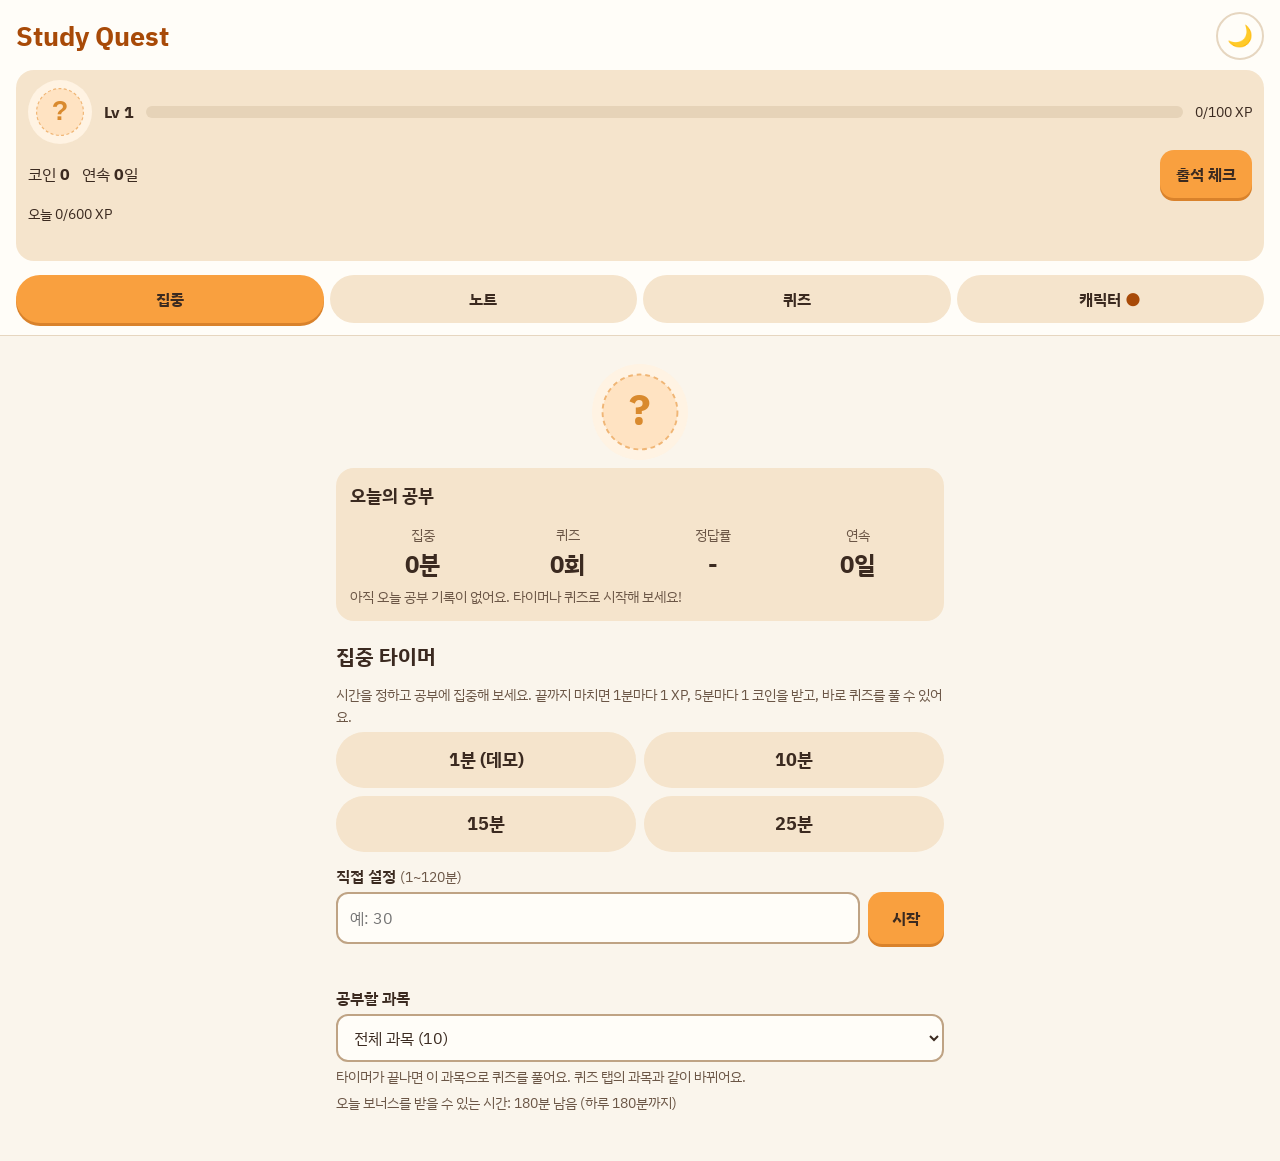
==== commit a3a8569a: "Design round 2: IBM Plex Sans KR, soft off-white page, dark mode, timer ring - Font: IBM Plex Sans K" ====
--- a/index.html
+++ b/index.html
@@ -3,15 +3,23 @@
 <head>
   <meta charset="UTF-8">
   <meta name="viewport" content="width=device-width, initial-scale=1">
+  <meta name="color-scheme" content="light dark">
   <title>Study Quest</title>
+  <script>
+    // Apply a saved light/dark choice before the first paint (no flash). Without a choice the CSS follows the system.
+    try { var t = JSON.parse(localStorage.getItem("studyquest:theme")); if (t === "light" || t === "dark") document.documentElement.setAttribute("data-theme", t); } catch (e) {}
+  </script>
   <link rel="preconnect" href="https://fonts.googleapis.com">
   <link rel="preconnect" href="https://fonts.gstatic.com" crossorigin>
-  <link rel="stylesheet" href="https://fonts.googleapis.com/css2?family=Jua&family=Noto+Sans+KR:wght@400;500;700&display=swap">
+  <link rel="stylesheet" href="https://fonts.googleapis.com/css2?family=IBM+Plex+Sans+KR:wght@400;500;700&display=swap">
   <link rel="stylesheet" href="css/style.css">
 </head>
 <body>
   <header class="app-header">
-    <h1>Study Quest</h1>
+    <div class="title-row">
+      <h1>Study Quest</h1>
+      <button id="theme-btn" class="theme-btn" type="button" aria-label="어두운 화면으로 바꾸기">🌙</button>
+    </div>
     <div class="profile" aria-label="내 정보">
       <div class="profile-row">
         <button id="header-avatar" class="header-avatar" type="button" aria-label="내 캐릭터 열기"></button>
@@ -40,8 +48,8 @@
   <main>
     <section id="tab-focus" class="panel">
       <div class="card">
-        <div id="focus-avatar" class="focus-avatar"></div>
         <div id="focus-idle">
+          <div class="focus-avatar"></div>
           <section id="today-card" class="today-card" aria-labelledby="today-title">
             <h2 id="today-title">오늘의 공부</h2>
             <div class="stats today-stats">
@@ -77,10 +85,18 @@
         </div>
 
         <div id="focus-running" class="center" hidden>
-          <p id="focus-status" class="stat-label">집중하는 중</p>
-          <div id="focus-time" class="focus-time" aria-live="off">00:00</div>
-          <div id="focus-bar" class="xp-bar focus-bar" role="progressbar" aria-label="진행" aria-valuemin="0" aria-valuemax="100" aria-valuenow="0">
-            <div id="focus-fill" class="xp-fill"></div>
+          <div class="timer-stage">
+            <div id="focus-ring" class="timer-ring" role="progressbar" aria-label="진행" aria-valuemin="0" aria-valuemax="100" aria-valuenow="0">
+              <svg viewBox="0 0 200 200" aria-hidden="true">
+                <circle class="ring-track" cx="100" cy="100" r="88"></circle>
+                <circle id="focus-arc" class="ring-arc" cx="100" cy="100" r="88" pathLength="100" stroke-dasharray="100" stroke-dashoffset="0" transform="rotate(-90 100 100)"></circle>
+              </svg>
+              <div class="timer-center">
+                <p id="focus-status" class="stat-label">집중하는 중</p>
+                <div id="focus-time" class="focus-time" aria-live="off">00:00</div>
+              </div>
+            </div>
+            <div class="focus-avatar"></div>
           </div>
           <p id="focus-note" class="hint">다른 탭으로 옮겨도 타이머는 계속 돌아가요.</p>
           <button id="focus-cancel-btn" class="btn btn-secondary" type="button">그만하기 (보너스 없음)</button>
@@ -91,6 +107,7 @@
         </div>
 
         <div id="focus-done" hidden>
+          <div class="focus-avatar"></div>
           <h2>집중 완료!</h2>
           <p id="focus-reward" class="result-reward" role="status"></p>
           <p id="focus-checkin" class="result-reward" role="status"></p>
--- a/css/style.css
+++ b/css/style.css
@@ -1,50 +1,121 @@
 /* Mobile-first: base styles are for phones, wider screens only add padding. */
 
 :root {
-  /* "Cute animal friends": warm apricot + one teal accent on white. No purple. */
-  --bg: #ffffff;
-  --cream: #fff3e3;
-  --card: #ffffff;
+  /* "Cute animal friends": warm apricot + one teal accent on a soft off-white page. No purple.
+     Dark mode below uses the same variable names. */
+  --bg: #faf5ec;            /* soft warm off-white page */
+  --surface: #fffdf8;       /* inputs, option buttons, dialogs, shop items */
+  --cream: #f5e4cc;         /* panels that must stand out */
   --text: #3b2a20;
-  --muted: #7a6657;
-  --primary: #f9a03f;       /* buttons, active states (dark text on it: 6.6:1) */
+  --muted: #6b5646;
+  --primary: #f9a03f;       /* buttons, active states */
   --primary-dark: #d9822b;  /* the darker bottom edge of buttons */
-  --primary-ink: #b8530a;   /* apricot used as text on white (4.9:1) */
-  --accent: #1f7a6d;        /* progress bars, focus ring, checkboxes */
-  --good: #1b7f45;
-  --good-bg: #e4f5ea;
-  --bad: #c23b3b;
-  --bad-bg: #fdeaea;
-  --border: #f0e3d3;
-  --border-strong: #cdb59b; /* inputs and option buttons */
+  --primary-ink: #a84a08;   /* apricot used as text */
+  --on-primary: #3b2a20;    /* text on apricot (6.6:1) */
+  --accent: #1f7a6d;        /* progress ring and bars, focus ring, checkboxes */
+  --good: #17703d;
+  --good-bg: #e0f1e5;
+  --bad: #b93636;
+  --bad-bg: #fbe4e1;
+  --bad-dark: #8f2626;
+  --on-bad: #ffffff;
+  --border: #e6d6c0;
+  --border-strong: #bfa384; /* inputs and option buttons */
+  --track: #e6d3b8;         /* empty part of progress bars and the timer ring */
+  --neutral: #ede5d9;
+  --avatar-bg: #fff3e3;     /* the character always sits on a light circle, also in dark mode */
   --tap: 48px;
-  --font-head: "Jua", "Apple SD Gothic Neo", "Malgun Gothic", "Noto Sans KR", sans-serif;
-  --font-body: "Noto Sans KR", "Apple SD Gothic Neo", "Malgun Gothic", system-ui, -apple-system, "Segoe UI", sans-serif;
+  --font: "IBM Plex Sans KR", "Apple SD Gothic Neo", "Malgun Gothic", system-ui, -apple-system, "Segoe UI", sans-serif;
+  color-scheme: light;
+}
+
+/* Dark: chosen with the moon/sun button (data-theme), otherwise follows the system setting. */
+:root[data-theme="dark"] {
+  --bg: #1d1612;
+  --surface: #2a201a;
+  --cream: #37291f;
+  --text: #f3e8db;
+  --muted: #c2b09e;
+  --primary: #f9a03f;
+  --primary-dark: #c97a22;
+  --primary-ink: #ffb866;
+  --on-primary: #2a1a0e;
+  --accent: #4fc3b0;
+  --good: #74d69f;
+  --good-bg: #1f3b2b;
+  --bad: #ff8f86;
+  --bad-bg: #472523;
+  --bad-dark: #b5504a;
+  --on-bad: #2a1210;
+  --border: #4a3a2e;
+  --border-strong: #7a6553;
+  --track: #4b3b2f;
+  --neutral: #3a3028;
+  --avatar-bg: #fff3e3;
+  color-scheme: dark;
+}
+@media (prefers-color-scheme: dark) {
+  :root:not([data-theme="light"]) {
+    --bg: #1d1612;
+    --surface: #2a201a;
+    --cream: #37291f;
+    --text: #f3e8db;
+    --muted: #c2b09e;
+    --primary: #f9a03f;
+    --primary-dark: #c97a22;
+    --primary-ink: #ffb866;
+    --on-primary: #2a1a0e;
+    --accent: #4fc3b0;
+    --good: #74d69f;
+    --good-bg: #1f3b2b;
+    --bad: #ff8f86;
+    --bad-bg: #472523;
+    --bad-dark: #b5504a;
+    --on-bad: #2a1210;
+    --border: #4a3a2e;
+    --border-strong: #7a6553;
+    --track: #4b3b2f;
+    --neutral: #3a3028;
+    --avatar-bg: #fff3e3;
+    color-scheme: dark;
+  }
 }
 
 * { box-sizing: border-box; }
 
 body {
   margin: 0;
-  font-family: var(--font-body);
+  font-family: var(--font);
   font-size: 16px;
   line-height: 1.5;
   background: var(--bg);
   color: var(--text);
 }
 
-h1, h2, h3 { font-family: var(--font-head); font-weight: 400; }
+h1, h2, h3 { font-weight: 700; }
 :focus-visible { outline: 3px solid var(--accent); outline-offset: 2px; }
 
 [hidden] { display: none !important; }
 
 .app-header {
-  background: #fff;
+  background: var(--surface);
   color: var(--text);
   padding: 12px 16px 0;
   border-bottom: 1px solid var(--border);
 }
-.app-header h1 { margin: 0 0 10px; font-size: 1.7rem; color: var(--primary-ink); }
+.title-row { display: flex; align-items: center; justify-content: space-between; gap: 12px; margin-bottom: 10px; }
+.app-header h1 { margin: 0; font-size: 1.7rem; color: var(--primary-ink); }
+.theme-btn {
+  flex: none;
+  width: var(--tap);
+  height: var(--tap);
+  border: 2px solid var(--border);
+  border-radius: 50%;
+  background: var(--surface);
+  font-size: 1.3rem;
+  line-height: 1;
+  cursor: pointer;
+}
 
 .tabs { display: flex; gap: 6px; padding: 4px 0 12px; }
 .tab {
@@ -59,7 +130,7 @@
   font-weight: 700;
   cursor: pointer;
 }
-.tab.is-active { background: var(--primary); box-shadow: 0 3px 0 var(--primary-dark); }
+.tab.is-active { color: var(--on-primary); background: var(--primary); box-shadow: 0 3px 0 var(--primary-dark); }
 
 main { max-width: 640px; margin: 0 auto; padding: 16px; }
 
@@ -81,7 +152,7 @@
   border-radius: 12px;
   font: inherit;
   color: inherit;
-  background: #fff;
+  background: var(--surface);
 }
 input { min-height: var(--tap); }
 input:focus, textarea:focus { outline: none; border-color: var(--accent); }
@@ -100,7 +171,7 @@
 }
 .btn:disabled { opacity: 0.5; cursor: not-allowed; }
 /* The one main action on a screen: apricot, chunky, with a darker bottom edge */
-.btn-primary { background: var(--primary); color: var(--text); box-shadow: 0 3px 0 var(--primary-dark); }
+.btn-primary { background: var(--primary); color: var(--on-primary); box-shadow: 0 3px 0 var(--primary-dark); }
 .btn-primary:active:not(:disabled) { transform: translateY(2px); box-shadow: 0 1px 0 var(--primary-dark); }
 /* Quieter things: just an outline */
 .btn-secondary { background: transparent; color: var(--muted); border: 2px solid var(--border); }
@@ -115,7 +186,7 @@
   padding: 0 8px;
   border-radius: 999px;
   background: var(--primary);
-  color: var(--text);
+  color: var(--on-primary);
   font-size: 0.9rem;
   font-weight: 700;
   text-align: center;
@@ -139,7 +210,7 @@
   min-height: var(--tap);
   border: 2px solid var(--border);
   border-radius: 12px;
-  background: #fff;
+  background: var(--surface);
   color: var(--bad);
   font-weight: 700;
   cursor: pointer;
@@ -147,7 +218,7 @@
 .empty { color: var(--muted); }
 .select-bar { display: flex; flex-wrap: wrap; gap: 8px; margin-bottom: 4px; }
 .select-bar .btn { width: auto; flex: 1 1 auto; margin-top: 0; }
-.btn-danger { background: var(--bad); color: #fff; box-shadow: 0 3px 0 #9b2c2c; }
+.btn-danger { background: var(--bad); color: var(--on-bad); box-shadow: 0 3px 0 var(--bad-dark); }
 .btn-danger:disabled { opacity: 0.45; cursor: not-allowed; }
 .concept-item.is-selectable { cursor: pointer; }
 .concept-item.is-selected { background: var(--cream); }
@@ -169,7 +240,7 @@
 .today-stats div { flex: 1 1 45%; }
 @media (min-width: 520px) { .today-stats div { flex-basis: 0; } }
 .stat-label { display: block; color: var(--muted); font-size: 0.85rem; }
-.stats strong { font-family: var(--font-head); font-weight: 400; font-size: 1.5rem; }
+.stats strong { font-weight: 700; font-size: 1.5rem; }
 
 #question-term { font-size: 1.7rem; margin-bottom: 12px; overflow-wrap: anywhere; }
 
@@ -179,7 +250,7 @@
   padding: 12px 16px;
   border: 2px solid var(--border-strong);
   border-radius: 14px;
-  background: #fff;
+  background: var(--surface);
   color: inherit;
   font: inherit;
   text-align: left;
@@ -207,7 +278,7 @@
 
 #question-progress.is-retry { color: var(--primary-ink); font-weight: 700; }
 
-.result-big { margin: 4px 0 8px; font-family: var(--font-head); font-size: 1.9rem; line-height: 1.3; }
+.result-big { margin: 4px 0 8px; font-weight: 700; font-size: 1.9rem; line-height: 1.3; }
 .result-line { margin: 4px 0; font-size: 1.1rem; }
 .result-line strong { font-size: 1.8rem; }
 #quiz-result h3 { margin: 16px 0 8px; font-size: 1rem; }
@@ -220,9 +291,10 @@
   padding: 20px;
   border: 0;
   border-radius: 20px;
+  background: var(--surface);
   color: var(--text);
 }
-.dialog::backdrop { background: rgba(59, 42, 32, 0.55); }
+.dialog::backdrop { background: rgba(20, 12, 8, 0.6); }
 .dialog h2 { margin: 0 0 8px; font-size: 1.3rem; }
 .dialog p { margin: 0; }
 .dialog-actions { display: grid; grid-template-columns: 1fr 1fr; gap: 10px; }
@@ -234,14 +306,14 @@
   padding: 0 16px;
   border: 2px solid var(--border-strong);
   border-radius: 999px;
-  background: #fff;
+  background: var(--surface);
   color: inherit;
   font: inherit;
   font-weight: 700;
   cursor: pointer;
   overflow-wrap: anywhere;
 }
-.chip[aria-pressed="true"] { border-color: var(--primary-dark); background: var(--primary); color: var(--text); }
+.chip[aria-pressed="true"] { border-color: var(--primary-dark); background: var(--primary); color: var(--on-primary); }
 
 .group { margin-bottom: 8px; }
 .group-header {
@@ -283,7 +355,7 @@
   border-radius: 12px;
   font: inherit;
   color: inherit;
-  background: #fff;
+  background: var(--surface);
 }
 select:focus { outline: none; border-color: var(--accent); }
 select:disabled { opacity: 0.6; }
@@ -295,8 +367,8 @@
   min-height: var(--tap);
   display: flex;
   align-items: center;
-  font-family: var(--font-head);
   font-size: 1.3rem;
+  font-weight: 700;
   cursor: pointer;
 }
 .bulk-body { padding-top: 4px; }
@@ -305,7 +377,7 @@
 .pdf-guide { margin: 10px 0 0; padding-left: 18px; color: var(--muted); font-size: 0.88rem; line-height: 1.5; }
 .pdf-guide li + li { margin-top: 4px; }
 .pdf-example { font-family: ui-monospace, Menlo, Consolas, monospace; font-size: 0.82rem; color: var(--text, inherit); }
-.pdf-detail { margin: 4px 0 0; color: #7a6f68; font-size: 0.72rem; word-break: break-all; }
+.pdf-detail { margin: 4px 0 0; color: var(--muted); font-size: 0.72rem; word-break: break-all; }
 .pdf-detail:empty { display: none; }
 #pdf-status:empty { display: none; }
 .hint { margin: 4px 0; color: var(--muted); font-size: 0.9rem; }
@@ -320,13 +392,13 @@
   padding: 0 14px;
   border: 2px solid var(--border-strong);
   border-radius: 12px;
-  background: #fff;
+  background: var(--surface);
   color: inherit;
   font: inherit;
   font-weight: 700;
   cursor: pointer;
 }
-.sep-btn[aria-pressed="true"] { border-color: var(--primary-dark); background: var(--primary); color: var(--text); }
+.sep-btn[aria-pressed="true"] { border-color: var(--primary-dark); background: var(--primary); color: var(--on-primary); }
 
 .bulk-summary { margin: 12px 0 6px; font-weight: 700; }
 .preview-list {
@@ -352,7 +424,7 @@
 .preview-item.is-ok .preview-reason { color: var(--good); }
 .preview-item.is-invalid { background: var(--bad-bg); }
 .preview-item.is-invalid .preview-reason { color: var(--bad); }
-.preview-item.is-duplicate { background: #f1ece6; color: var(--muted); }
+.preview-item.is-duplicate { background: var(--neutral); color: var(--muted); }
 
 @media (min-width: 700px) {
   main { padding: 24px 16px; }
@@ -371,7 +443,7 @@
 .profile-row { display: flex; align-items: center; gap: 12px; margin-bottom: 6px; }
 .profile-row > span { white-space: nowrap; }
 .profile-small { font-size: 0.85rem; white-space: nowrap; }
-.xp-bar { flex: 1; height: 12px; border-radius: 6px; background: #ecd9c3; overflow: hidden; }
+.xp-bar { flex: 1; height: 12px; border-radius: 6px; background: var(--track); overflow: hidden; }
 .xp-fill { height: 100%; width: 0; border-radius: 6px; background: var(--accent); transition: width 0.3s; }
 .checkin-btn {
   margin-left: auto;
@@ -381,12 +453,12 @@
   border-radius: 14px;
   background: var(--primary);
   box-shadow: 0 3px 0 var(--primary-dark);
-  color: var(--text);
-  font: inherit;
-  font-weight: 700;
-  cursor: pointer;
-}
-.checkin-btn:disabled { background: #fff; box-shadow: none; color: var(--muted); cursor: default; }
+  color: var(--on-primary);
+  font: inherit;
+  font-weight: 700;
+  cursor: pointer;
+}
+.checkin-btn:disabled { background: var(--surface); box-shadow: none; color: var(--muted); cursor: default; }
 .profile-today { margin: 0 0 4px; font-size: 0.85rem; }
 .profile-today.is-full { font-weight: 700; color: var(--primary-ink); }
 .profile-note { margin: 0 0 6px; min-height: 1.4em; font-size: 0.9rem; font-weight: 600; }
@@ -396,26 +468,36 @@
 
 /* Focus timer (집중 tab) */
 .focus-avatar { display: flex; justify-content: center; margin: 0 0 8px; }
-.focus-avatar .avatar { width: 96px; height: 96px; border-radius: 50%; background: var(--cream); }
-.focus-time { font-family: var(--font-head); font-size: 3.6rem; font-weight: 400; font-variant-numeric: tabular-nums; margin: 4px 0 12px; color: var(--primary-ink); }
-.focus-bar { background: #ecd9c3; margin-bottom: 12px; }
-.focus-bar .xp-fill { background: var(--accent); }
+.focus-avatar .avatar { width: 96px; height: 96px; border-radius: 50%; background: var(--avatar-bg); }
+.focus-time { font-size: 3.6rem; font-weight: 700; font-variant-numeric: tabular-nums; font-feature-settings: "tnum" 1; margin: 4px 0 12px; color: var(--primary-ink); }
+
+/* Timer ring: the coloured arc shrinks as time passes; the digits sit in the middle */
+.timer-stage { display: flex; flex-wrap: wrap; align-items: center; justify-content: center; gap: 12px; margin: 4px 0 8px; }
+.timer-ring { position: relative; width: min(60vw, 280px); aspect-ratio: 1; flex: none; }
+.timer-ring svg { display: block; width: 100%; height: 100%; }
+.ring-track, .ring-arc { fill: none; stroke-width: 14; }
+.ring-track { stroke: var(--track); }
+.ring-arc { stroke: var(--accent); stroke-linecap: round; transition: stroke-dashoffset 1s linear, stroke 0.3s; }
+.timer-center { position: absolute; inset: 0; display: flex; flex-direction: column; align-items: center; justify-content: center; }
+.timer-center .stat-label { margin: 0; }
+.timer-center .focus-time { margin: 0; font-size: clamp(2.4rem, 11vw, 3.6rem); line-height: 1.1; }
+.timer-stage .focus-avatar { margin: 0; }
+@media (min-width: 520px) { .timer-stage .focus-avatar .avatar { width: 112px; height: 112px; } }
 .duration-btn {
   flex: 1 1 40%;
   min-height: 56px;
   border-color: transparent;
   background: var(--cream);
-  font-family: var(--font-head);
-  font-weight: 400;
+  font-weight: 700;
   font-size: 1.15rem;
 }
 /* A dot on the tab when a finished timer is waiting */
 .tab.has-alert::after { content: " ●"; color: var(--primary-ink); }
-.tab.is-active.has-alert::after { color: var(--text); }
+.tab.is-active.has-alert::after { color: var(--on-primary); }
 
 /* Paused timer */
 .is-paused .focus-time { opacity: 0.55; }
-.is-paused .focus-bar .xp-fill { background: var(--muted); }
+.is-paused .ring-arc { stroke: var(--muted); }
 
 /* "Add your own concepts" hint (only samples so far) */
 .own-hint { margin-top: 16px; padding: 12px 16px; border: 2px dashed var(--primary); border-radius: 18px; background: var(--cream); text-align: center; }
@@ -437,7 +519,7 @@
   padding: 2px;
   border: 0;
   border-radius: 50%;
-  background: #fff;
+  background: var(--avatar-bg);
   cursor: pointer;
 }
 .header-avatar .avatar { display: block; width: 100%; height: 100%; }
@@ -447,7 +529,7 @@
   aspect-ratio: 1;
   margin: 0 auto;
   border-radius: 28px;
-  background: var(--cream);
+  background: var(--avatar-bg);
 }
 .char-preview .avatar { width: 100%; height: 100%; }
 .char-caption { margin: 8px 0 0; text-align: center; font-weight: 700; overflow-wrap: anywhere; }
@@ -465,15 +547,21 @@
   padding: 8px;
   border: 2px solid var(--border);
   border-radius: 18px;
-  background: #fff;
+  background: var(--surface);
   color: inherit;
   font: inherit;
   cursor: pointer;
 }
-.shop-card .avatar { width: 72px; height: 72px; border-radius: 14px; background: var(--cream); }
+.shop-card .avatar { width: 72px; height: 72px; border-radius: 14px; background: var(--avatar-bg); }
 .shop-name { font-weight: 700; overflow-wrap: anywhere; text-align: center; }
 .shop-status { font-size: 0.85rem; color: var(--muted); }
 .shop-card.is-equipped { border-color: var(--good); background: var(--good-bg); }
 .shop-card.is-equipped .shop-status { color: var(--good); font-weight: 700; }
 .shop-card.is-previewing { border-color: var(--primary-dark); background: var(--cream); }
 .shop-card.is-previewing .shop-status { color: var(--primary-ink); font-weight: 700; }
+
+/* Respect "reduce motion": no sweeping ring, no sliding bars, no button press movement */
+@media (prefers-reduced-motion: reduce) {
+  *, *::before, *::after { transition: none !important; animation: none !important; }
+  .btn-primary:active:not(:disabled) { transform: none; }
+}
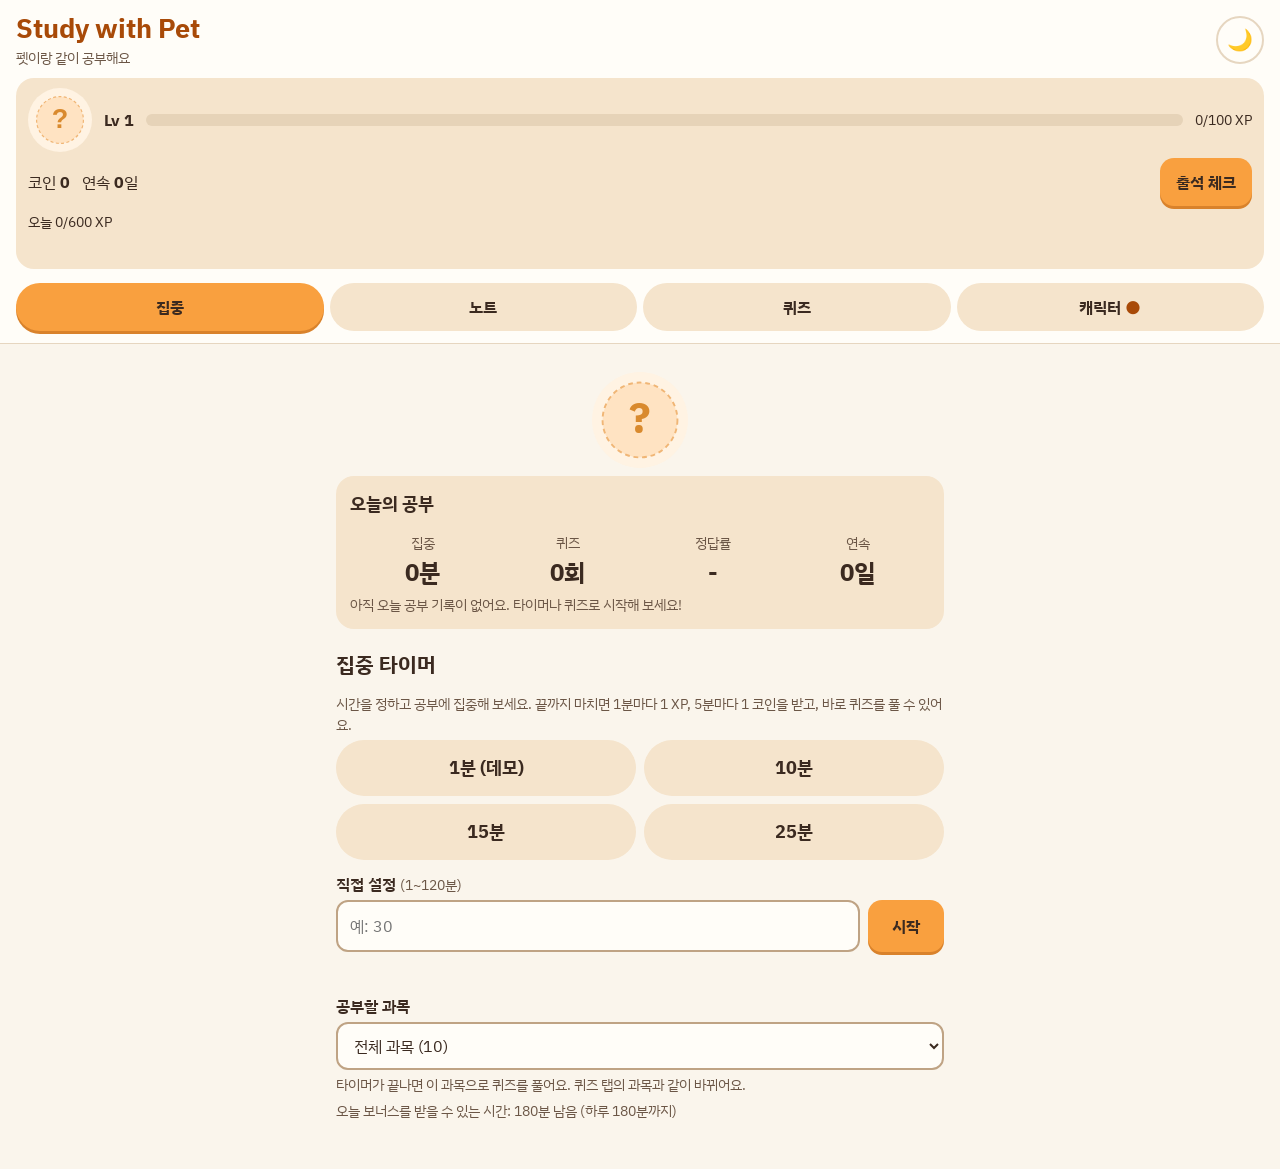
==== commit 7aa913bc: "Rename to Study with Pet (tagline) and let the user name the pet - Visible name 'Study with Pet' + t" ====
--- a/index.html
+++ b/index.html
@@ -4,7 +4,7 @@
   <meta charset="UTF-8">
   <meta name="viewport" content="width=device-width, initial-scale=1">
   <meta name="color-scheme" content="light dark">
-  <title>Study Quest</title>
+  <title>Study with Pet</title>
   <script>
     // Apply a saved light/dark choice before the first paint (no flash). Without a choice the CSS follows the system.
     try { var t = JSON.parse(localStorage.getItem("studyquest:theme")); if (t === "light" || t === "dark") document.documentElement.setAttribute("data-theme", t); } catch (e) {}
@@ -17,7 +17,10 @@
 <body>
   <header class="app-header">
     <div class="title-row">
-      <h1>Study Quest</h1>
+      <div class="brand">
+        <h1>Study with Pet</h1>
+        <p class="tagline">펫이랑 같이 공부해요</p>
+      </div>
       <button id="theme-btn" class="theme-btn" type="button" aria-label="어두운 화면으로 바꾸기">🌙</button>
     </div>
     <div class="profile" aria-label="내 정보">
@@ -50,6 +53,7 @@
       <div class="card">
         <div id="focus-idle">
           <div class="focus-avatar"></div>
+          <p id="focus-idle-line" class="pet-line"></p>
           <section id="today-card" class="today-card" aria-labelledby="today-title">
             <h2 id="today-title">오늘의 공부</h2>
             <div class="stats today-stats">
@@ -98,6 +102,7 @@
             </div>
             <div class="focus-avatar"></div>
           </div>
+          <p id="focus-pet-line" class="pet-line"></p>
           <p id="focus-note" class="hint">다른 탭으로 옮겨도 타이머는 계속 돌아가요.</p>
           <button id="focus-cancel-btn" class="btn btn-secondary" type="button">그만하기 (보너스 없음)</button>
           <div id="focus-paused-actions" hidden>
@@ -109,6 +114,7 @@
         <div id="focus-done" hidden>
           <div class="focus-avatar"></div>
           <h2>집중 완료!</h2>
+          <p id="focus-done-line" class="pet-line"></p>
           <p id="focus-reward" class="result-reward" role="status"></p>
           <p id="focus-checkin" class="result-reward" role="status"></p>
           <label for="done-subject-select">퀴즈 과목</label>
@@ -218,6 +224,7 @@
 
         <div id="quiz-result" hidden>
           <h2>라운드 완료!</h2>
+          <p id="result-pet" class="pet-line"></p>
           <p id="result-correct" class="result-big"></p>
           <p id="result-reward" class="result-reward" role="status"></p>
           <p id="result-checkin" class="result-reward" role="status"></p>
@@ -240,7 +247,19 @@
         <div id="char-preview" class="char-preview"></div>
         <p id="char-caption" class="char-caption"></p>
         <p id="char-message" class="char-message" role="status"></p>
+        <form id="pet-name-form" class="pet-name-form" autocomplete="off" novalidate hidden>
+          <label for="pet-name-input">이름</label>
+          <div class="custom-row">
+            <input id="pet-name-input" type="text" maxlength="10" placeholder="예: 감자, 콩이">
+            <button class="btn btn-secondary" type="submit">저장</button>
+          </div>
+          <p class="hint">최대 10자예요. 비워서 저장하면 동물 이름으로 돌아가요.</p>
+          <p id="pet-name-error" class="error" role="alert"></p>
+        </form>
         <div id="char-first-actions" hidden>
+          <label for="pet-name-first">이름을 지어주세요 <span class="hint-inline">(선택, 최대 10자)</span></label>
+          <input id="pet-name-first" type="text" maxlength="10" placeholder="예: 감자, 콩이">
+          <p id="pet-name-first-error" class="error" role="alert"></p>
           <button id="char-start-btn" class="btn btn-primary" type="button">이 친구로 시작하기 (무료)</button>
         </div>
         <div id="char-try-actions" class="dialog-actions" hidden>
--- a/css/style.css
+++ b/css/style.css
@@ -104,7 +104,13 @@
   border-bottom: 1px solid var(--border);
 }
 .title-row { display: flex; align-items: center; justify-content: space-between; gap: 12px; margin-bottom: 10px; }
-.app-header h1 { margin: 0; font-size: 1.7rem; color: var(--primary-ink); }
+.app-header h1 { margin: 0; font-size: 1.7rem; line-height: 1.2; color: var(--primary-ink); }
+.tagline { margin: 2px 0 0; font-size: 0.9rem; color: var(--muted); }
+.pet-line { margin: 4px 0 12px; text-align: center; font-weight: 700; color: var(--primary-ink); }
+.pet-line:empty { display: none; }
+.pet-name-form { margin-top: 8px; }
+.pet-name-form label, #char-first-actions label { text-align: center; }
+#char-first-actions input { text-align: center; }
 .theme-btn {
   flex: none;
   width: var(--tap);
